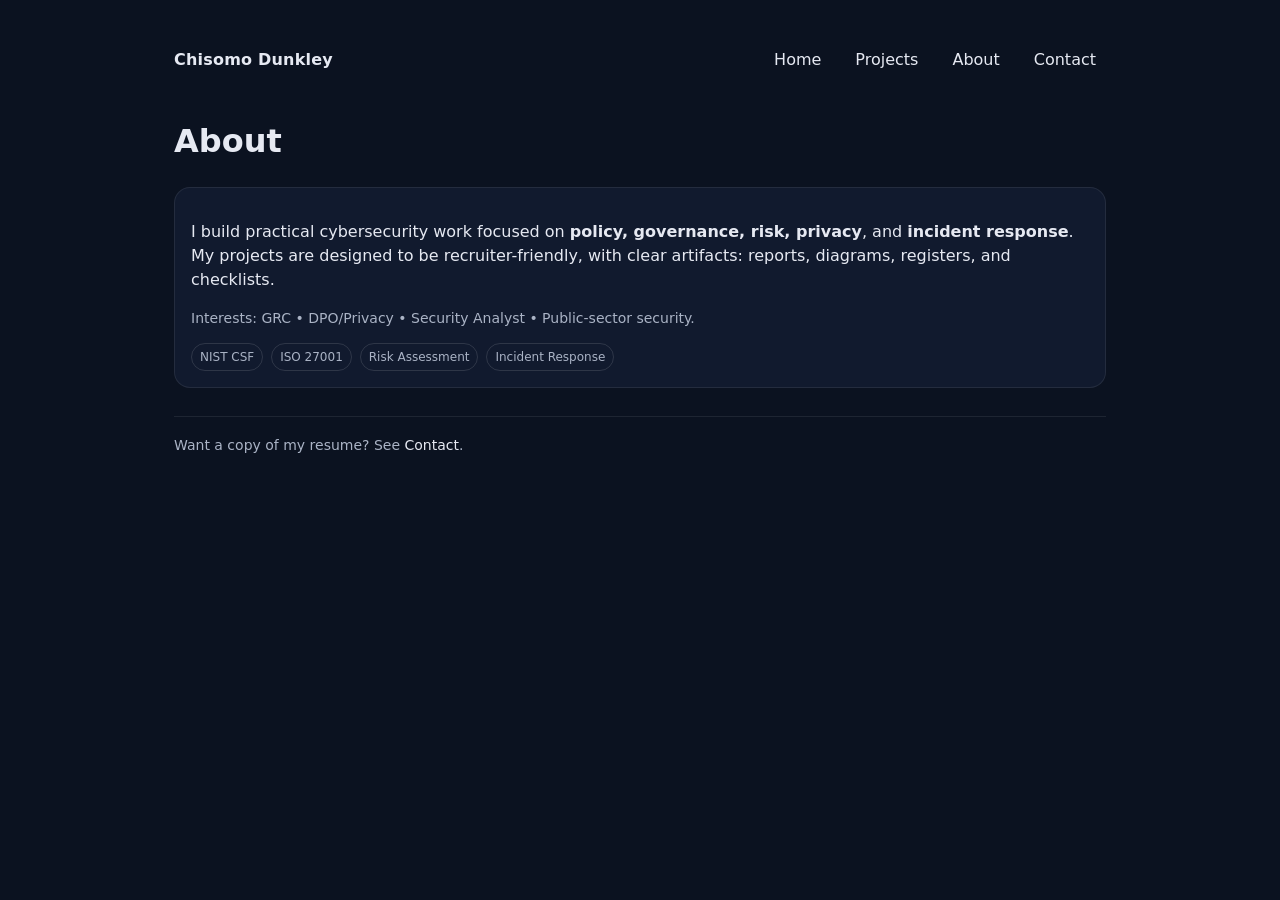
==== about.html @ fcf5f351 "Add about.html with personal information and interests" ====
<!DOCTYPE html>
<html lang="en">
<head>
  <meta charset="UTF-8" />
  <meta name="viewport" content="width=device-width, initial-scale=1.0"/>
  <title>About | Chisomo Dunkley</title>
  <link rel="stylesheet" href="style.css"/>
</head>
<body>
  <div class="container">
    <div class="nav">
      <div class="brand">Chisomo Dunkley</div>
      <div class="menu">
        <a href="index.html">Home</a>
        <a href="projects.html">Projects</a>
        <a href="about.html">About</a>
        <a href="contact.html">Contact</a>
      </div>
    </div>

    <h1>About</h1>
    <div class="card">
      <p>
        I build practical cybersecurity work focused on <b>policy, governance, risk, privacy</b>, and
        <b>incident response</b>. My projects are designed to be recruiter-friendly, with clear artifacts:
        reports, diagrams, registers, and checklists.
      </p>
      <p class="small">
        Interests: GRC • DPO/Privacy • Security Analyst • Public-sector security.
      </p>

      <div class="tags">
        <span class="tag">NIST CSF</span>
        <span class="tag">ISO 27001</span>
        <span class="tag">Risk Assessment</span>
        <span class="tag">Incident Response</span>
      </div>
    </div>

    <div class="footer">Want a copy of my resume? See <a href="contact.html">Contact</a>.</div>
  </div>
</body>
</html>
---- style.css ----
:root{
  --bg:#0b1220; --card:#111a2e; --text:#e6e9f2; --muted:#aab3c5; --accent:#3b82f6;
  --max: 980px;
}
*{box-sizing:border-box}
body{margin:0;font-family:system-ui,Segoe UI,Arial,sans-serif;background:var(--bg);color:var(--text);line-height:1.5}
a{color:var(--text);text-decoration:none}
.container{max-width:var(--max);margin:0 auto;padding:24px}
.nav{display:flex;justify-content:space-between;align-items:center;gap:16px;padding:16px 0}
.brand{font-weight:700;letter-spacing:.2px}
.menu{display:flex;gap:14px;flex-wrap:wrap}
.menu a{padding:8px 10px;border-radius:10px}
.menu a:hover{background:rgba(255,255,255,.06)}
.hero{padding:36px 0 10px}
.hero h1{font-size:40px;margin:0 0 8px}
.hero p{margin:0 0 18px;color:var(--muted)}
.btn{display:inline-block;background:var(--accent);color:white;padding:10px 14px;border-radius:12px;font-weight:600}
.grid{display:grid;grid-template-columns:repeat(auto-fit,minmax(260px,1fr));gap:14px;margin-top:18px}
.card{background:var(--card);border:1px solid rgba(255,255,255,.08);border-radius:16px;padding:16px}
.card h3{margin:0 0 8px}
.tags{display:flex;gap:8px;flex-wrap:wrap;margin:10px 0 0}
.tag{font-size:12px;color:var(--muted);border:1px solid rgba(255,255,255,.12);padding:4px 8px;border-radius:999px}
.footer{margin-top:28px;color:var(--muted);font-size:14px;padding:18px 0;border-top:1px solid rgba(255,255,255,.08)}
.small{color:var(--muted);font-size:14px}
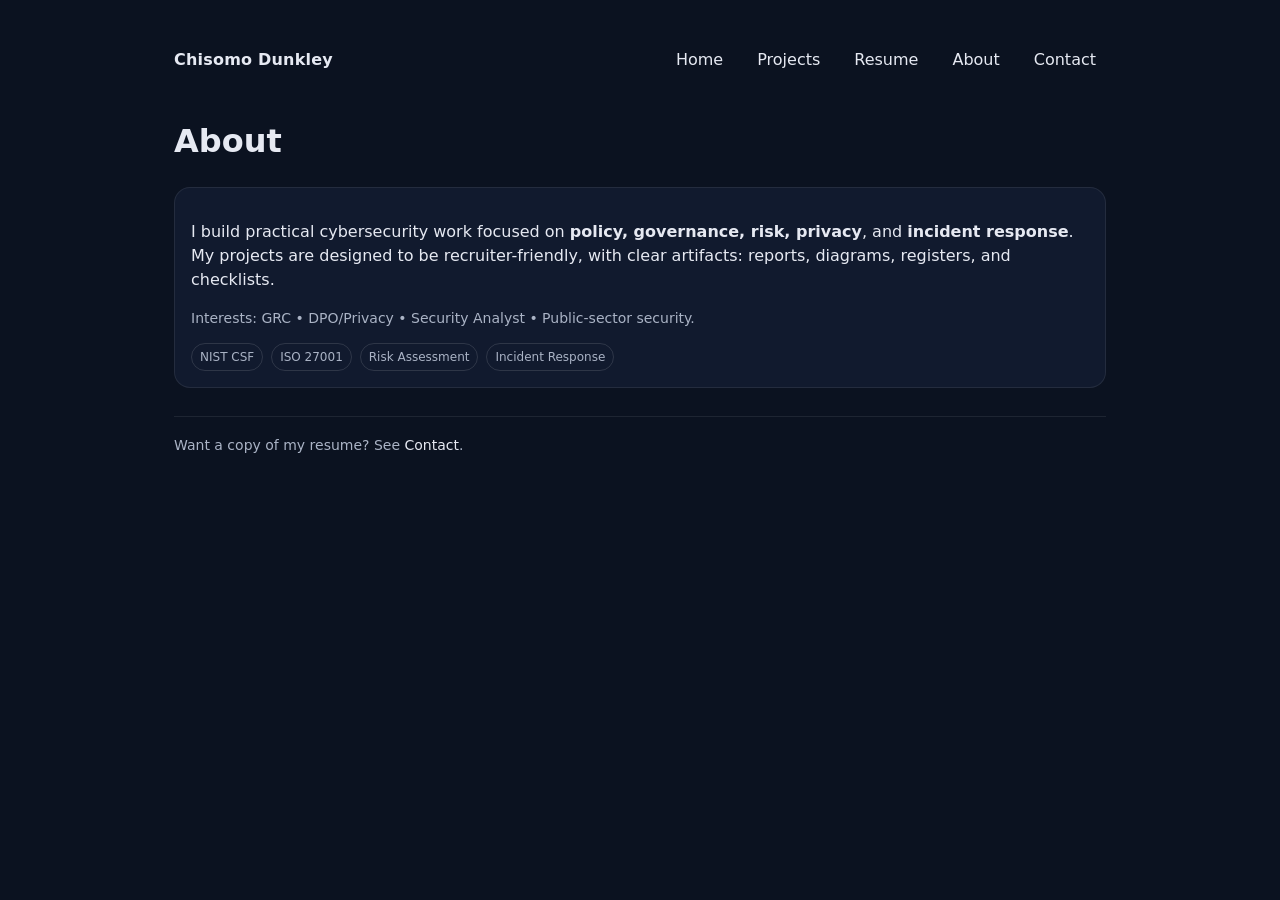
==== commit 706d2b88: "Update about.html" ====
--- a/about.html
+++ b/about.html
@@ -13,6 +13,7 @@
       <div class="menu">
         <a href="index.html">Home</a>
         <a href="projects.html">Projects</a>
+        <a href="resume.html">Resume</a>
         <a href="about.html">About</a>
         <a href="contact.html">Contact</a>
       </div>
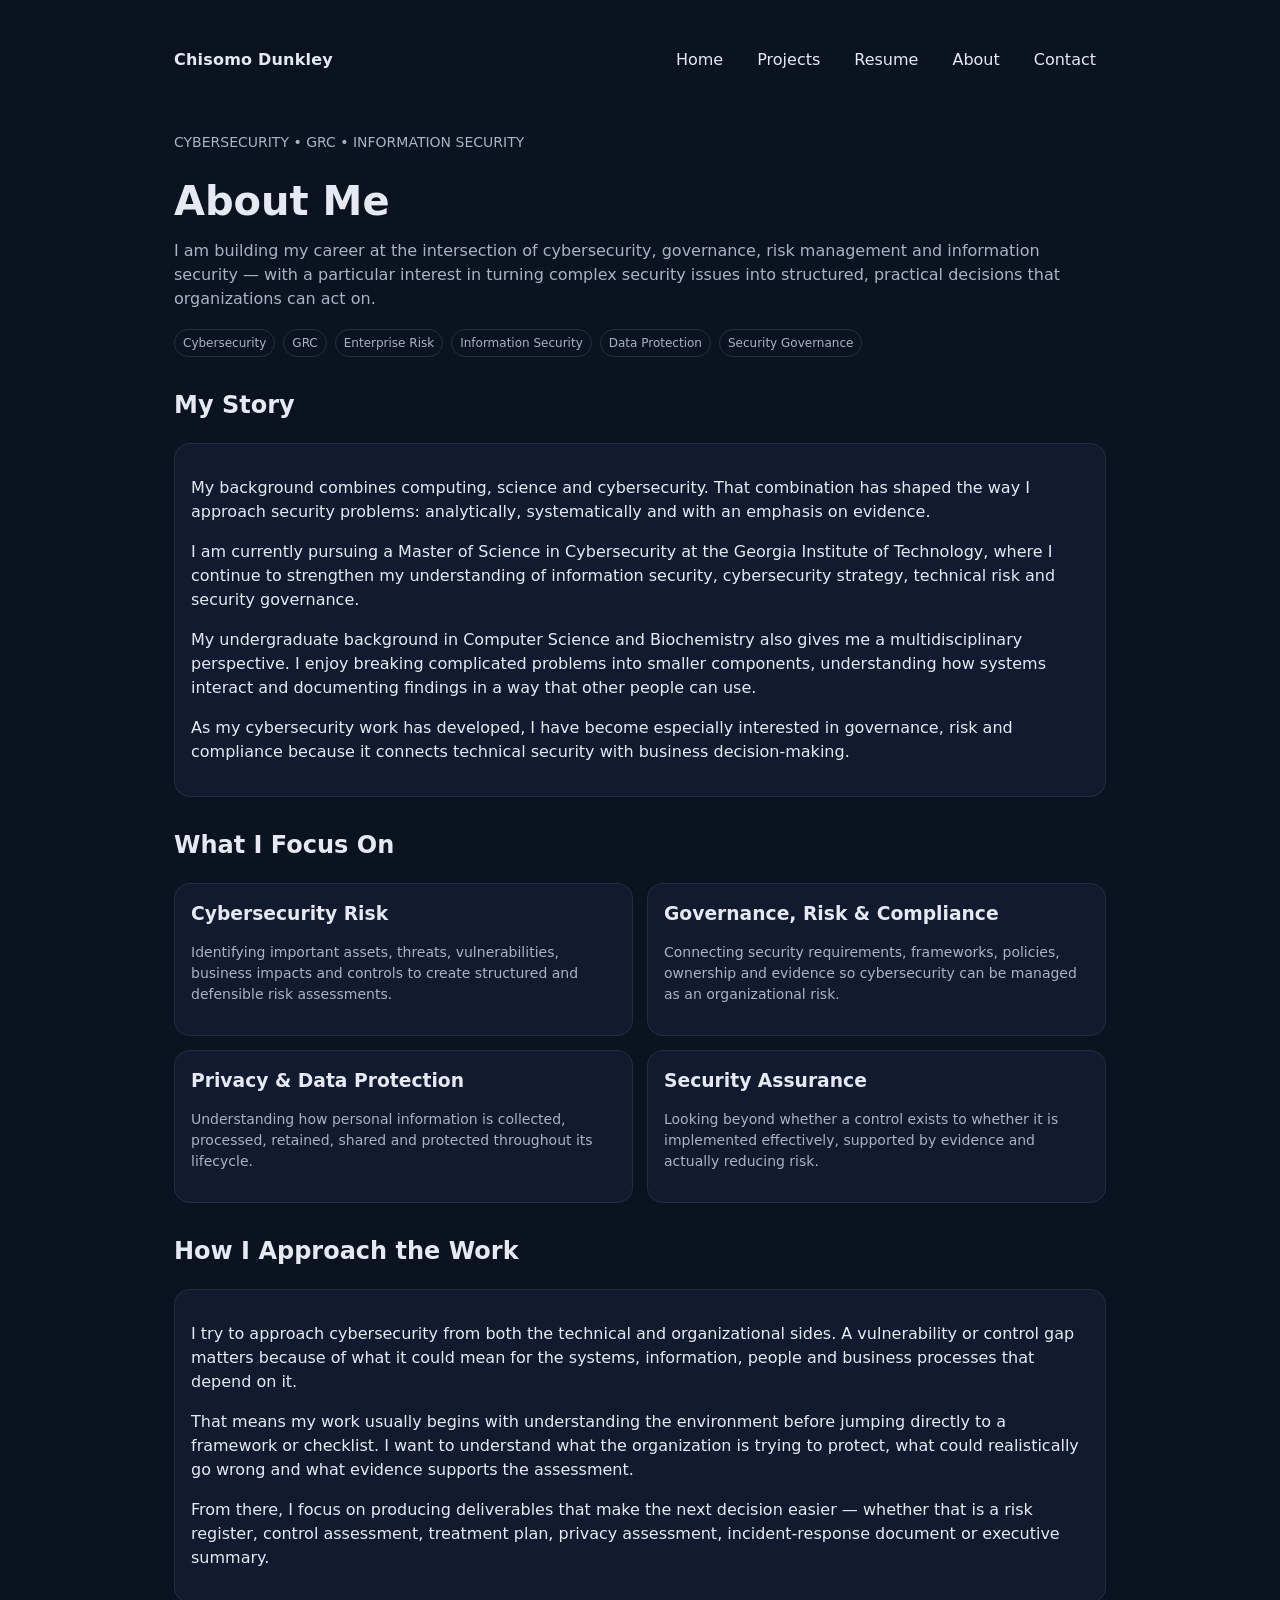
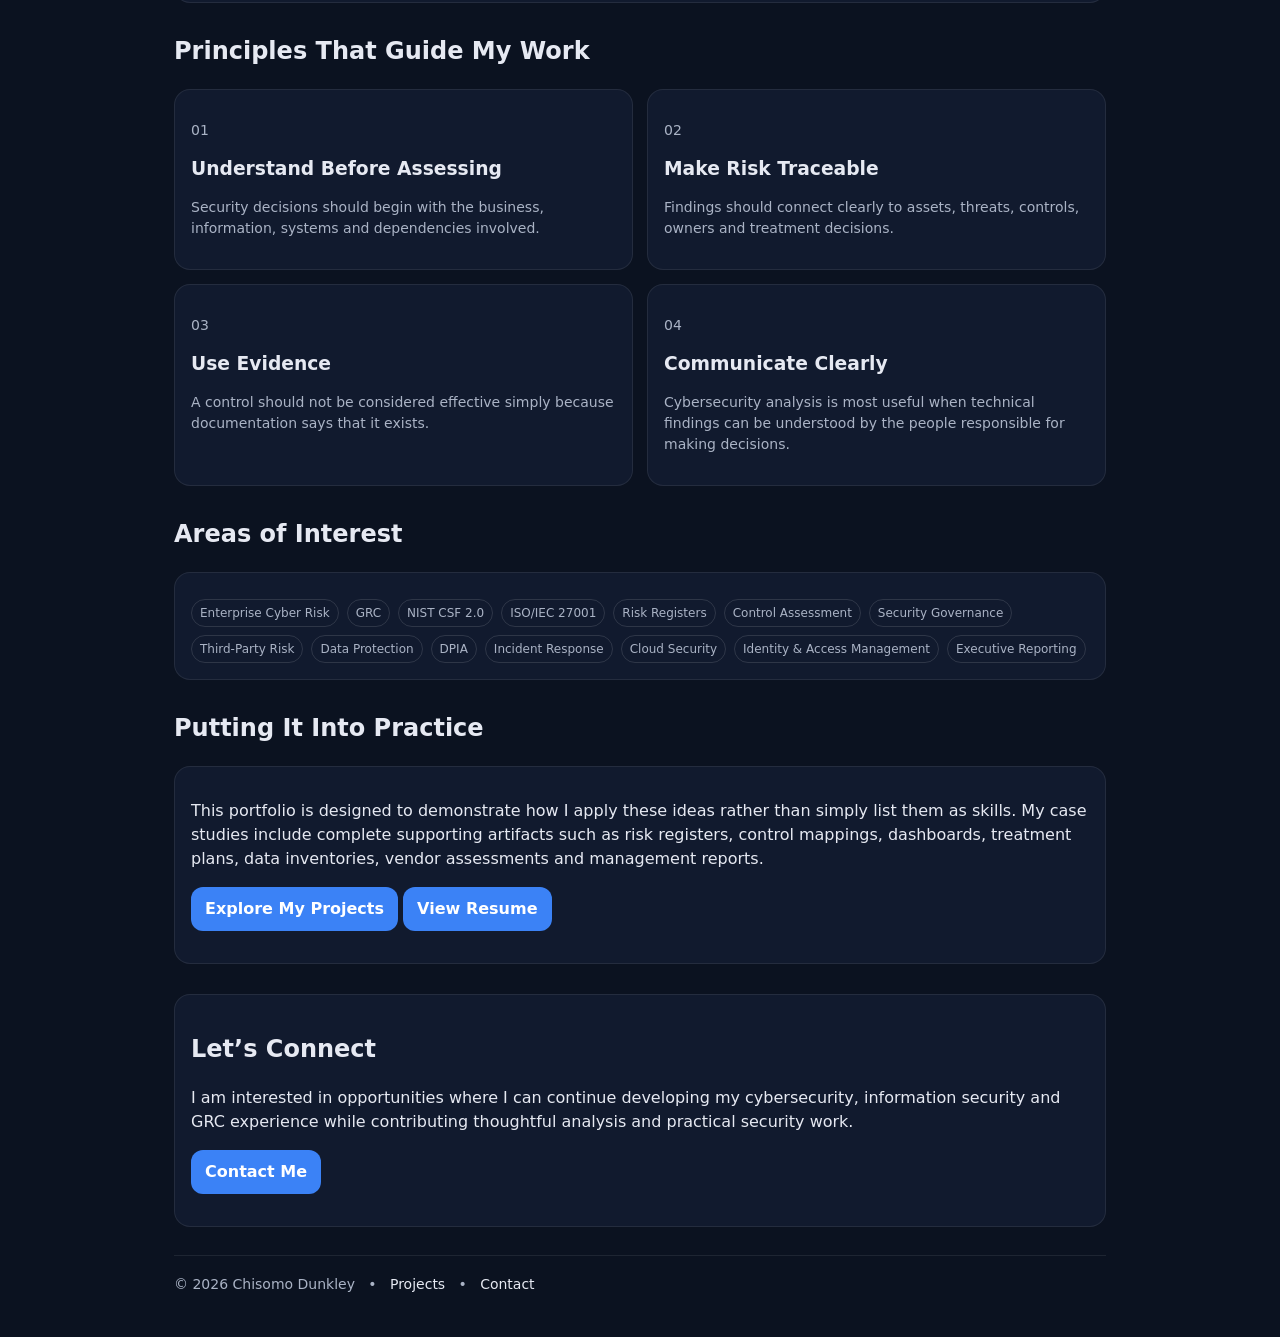
==== commit b6a996db: "Refactor about.html for improved structure and content" ====
--- a/about.html
+++ b/about.html
@@ -2,14 +2,24 @@
 <html lang="en">
 <head>
   <meta charset="UTF-8" />
-  <meta name="viewport" content="width=device-width, initial-scale=1.0"/>
+  <meta name="viewport" content="width=device-width, initial-scale=1.0" />
+
   <title>About | Chisomo Dunkley</title>
-  <link rel="stylesheet" href="style.css"/>
+
+  <link rel="stylesheet" href="style.css" />
 </head>
+
 <body>
+
   <div class="container">
+
+    <!-- Navigation -->
     <div class="nav">
-      <div class="brand">Chisomo Dunkley</div>
+
+      <div class="brand">
+        Chisomo Dunkley
+      </div>
+
       <div class="menu">
         <a href="index.html">Home</a>
         <a href="projects.html">Projects</a>
@@ -17,28 +27,323 @@
         <a href="about.html">About</a>
         <a href="contact.html">Contact</a>
       </div>
-    </div>
-
-    <h1>About</h1>
+
+    </div>
+
+
+    <!-- Hero -->
+    <section class="hero">
+
+      <p class="small">
+        CYBERSECURITY • GRC • INFORMATION SECURITY
+      </p>
+
+      <h1>About Me</h1>
+
+      <p>
+        I am building my career at the intersection of cybersecurity,
+        governance, risk management and information security — with a
+        particular interest in turning complex security issues into
+        structured, practical decisions that organizations can act on.
+      </p>
+
+      <div class="tags">
+        <span class="tag">Cybersecurity</span>
+        <span class="tag">GRC</span>
+        <span class="tag">Enterprise Risk</span>
+        <span class="tag">Information Security</span>
+        <span class="tag">Data Protection</span>
+        <span class="tag">Security Governance</span>
+      </div>
+
+    </section>
+
+
+    <!-- My Story -->
+    <h2>My Story</h2>
+
     <div class="card">
-      <p>
-        I build practical cybersecurity work focused on <b>policy, governance, risk, privacy</b>, and
-        <b>incident response</b>. My projects are designed to be recruiter-friendly, with clear artifacts:
-        reports, diagrams, registers, and checklists.
-      </p>
-      <p class="small">
-        Interests: GRC • DPO/Privacy • Security Analyst • Public-sector security.
-      </p>
+
+      <p>
+        My background combines computing, science and cybersecurity.
+        That combination has shaped the way I approach security problems:
+        analytically, systematically and with an emphasis on evidence.
+      </p>
+
+      <p>
+        I am currently pursuing a Master of Science in Cybersecurity at
+        the Georgia Institute of Technology, where I continue to strengthen
+        my understanding of information security, cybersecurity strategy,
+        technical risk and security governance.
+      </p>
+
+      <p>
+        My undergraduate background in Computer Science and Biochemistry
+        also gives me a multidisciplinary perspective. I enjoy breaking
+        complicated problems into smaller components, understanding how
+        systems interact and documenting findings in a way that other
+        people can use.
+      </p>
+
+      <p>
+        As my cybersecurity work has developed, I have become especially
+        interested in governance, risk and compliance because it connects
+        technical security with business decision-making.
+      </p>
+
+    </div>
+
+
+    <!-- What I Focus On -->
+    <h2 style="margin-top:30px;">What I Focus On</h2>
+
+    <section class="grid approach-grid">
+
+      <div class="card">
+
+        <h3>Cybersecurity Risk</h3>
+
+        <p class="small">
+          Identifying important assets, threats, vulnerabilities,
+          business impacts and controls to create structured and
+          defensible risk assessments.
+        </p>
+
+      </div>
+
+
+      <div class="card">
+
+        <h3>Governance, Risk & Compliance</h3>
+
+        <p class="small">
+          Connecting security requirements, frameworks, policies,
+          ownership and evidence so cybersecurity can be managed
+          as an organizational risk.
+        </p>
+
+      </div>
+
+
+      <div class="card">
+
+        <h3>Privacy & Data Protection</h3>
+
+        <p class="small">
+          Understanding how personal information is collected,
+          processed, retained, shared and protected throughout
+          its lifecycle.
+        </p>
+
+      </div>
+
+
+      <div class="card">
+
+        <h3>Security Assurance</h3>
+
+        <p class="small">
+          Looking beyond whether a control exists to whether it is
+          implemented effectively, supported by evidence and actually
+          reducing risk.
+        </p>
+
+      </div>
+
+    </section>
+
+
+    <!-- How I Think -->
+    <h2 style="margin-top:30px;">How I Approach the Work</h2>
+
+    <div class="card">
+
+      <p>
+        I try to approach cybersecurity from both the technical and
+        organizational sides. A vulnerability or control gap matters
+        because of what it could mean for the systems, information,
+        people and business processes that depend on it.
+      </p>
+
+      <p>
+        That means my work usually begins with understanding the
+        environment before jumping directly to a framework or checklist.
+        I want to understand what the organization is trying to protect,
+        what could realistically go wrong and what evidence supports
+        the assessment.
+      </p>
+
+      <p>
+        From there, I focus on producing deliverables that make the
+        next decision easier — whether that is a risk register,
+        control assessment, treatment plan, privacy assessment,
+        incident-response document or executive summary.
+      </p>
+
+    </div>
+
+
+    <!-- Principles -->
+    <h2 style="margin-top:30px;">Principles That Guide My Work</h2>
+
+    <section class="grid approach-grid">
+
+      <div class="card">
+
+        <p class="small">
+          01
+        </p>
+
+        <h3>Understand Before Assessing</h3>
+
+        <p class="small">
+          Security decisions should begin with the business,
+          information, systems and dependencies involved.
+        </p>
+
+      </div>
+
+
+      <div class="card">
+
+        <p class="small">
+          02
+        </p>
+
+        <h3>Make Risk Traceable</h3>
+
+        <p class="small">
+          Findings should connect clearly to assets, threats,
+          controls, owners and treatment decisions.
+        </p>
+
+      </div>
+
+
+      <div class="card">
+
+        <p class="small">
+          03
+        </p>
+
+        <h3>Use Evidence</h3>
+
+        <p class="small">
+          A control should not be considered effective simply
+          because documentation says that it exists.
+        </p>
+
+      </div>
+
+
+      <div class="card">
+
+        <p class="small">
+          04
+        </p>
+
+        <h3>Communicate Clearly</h3>
+
+        <p class="small">
+          Cybersecurity analysis is most useful when technical
+          findings can be understood by the people responsible
+          for making decisions.
+        </p>
+
+      </div>
+
+    </section>
+
+
+    <!-- Areas of Interest -->
+    <h2 style="margin-top:30px;">Areas of Interest</h2>
+
+    <div class="card">
 
       <div class="tags">
-        <span class="tag">NIST CSF</span>
-        <span class="tag">ISO 27001</span>
-        <span class="tag">Risk Assessment</span>
+
+        <span class="tag">Enterprise Cyber Risk</span>
+        <span class="tag">GRC</span>
+        <span class="tag">NIST CSF 2.0</span>
+        <span class="tag">ISO/IEC 27001</span>
+        <span class="tag">Risk Registers</span>
+        <span class="tag">Control Assessment</span>
+        <span class="tag">Security Governance</span>
+        <span class="tag">Third-Party Risk</span>
+        <span class="tag">Data Protection</span>
+        <span class="tag">DPIA</span>
         <span class="tag">Incident Response</span>
-      </div>
-    </div>
-
-    <div class="footer">Want a copy of my resume? See <a href="contact.html">Contact</a>.</div>
+        <span class="tag">Cloud Security</span>
+        <span class="tag">Identity & Access Management</span>
+        <span class="tag">Executive Reporting</span>
+
+      </div>
+
+    </div>
+
+
+    <!-- Portfolio Connection -->
+    <h2 style="margin-top:30px;">Putting It Into Practice</h2>
+
+    <div class="card">
+
+      <p>
+        This portfolio is designed to demonstrate how I apply these
+        ideas rather than simply list them as skills. My case studies
+        include complete supporting artifacts such as risk registers,
+        control mappings, dashboards, treatment plans, data inventories,
+        vendor assessments and management reports.
+      </p>
+
+      <p style="margin-top:16px;">
+        <a class="btn" href="projects.html">
+          Explore My Projects
+        </a>
+
+        <a class="btn" href="resume.html">
+          View Resume
+        </a>
+      </p>
+
+    </div>
+
+
+    <!-- Closing CTA -->
+    <div class="card" style="margin-top:30px;">
+
+      <h2>Let’s Connect</h2>
+
+      <p>
+        I am interested in opportunities where I can continue developing
+        my cybersecurity, information security and GRC experience while
+        contributing thoughtful analysis and practical security work.
+      </p>
+
+      <p style="margin-top:16px;">
+        <a class="btn" href="contact.html">
+          Contact Me
+        </a>
+      </p>
+
+    </div>
+
+
+    <!-- Footer -->
+    <div class="footer">
+
+      © 2026 Chisomo Dunkley
+
+      &nbsp; • &nbsp;
+
+      <a href="projects.html">Projects</a>
+
+      &nbsp; • &nbsp;
+
+      <a href="contact.html">Contact</a>
+
+    </div>
+
   </div>
+
 </body>
 </html>
--- a/style.css
+++ b/style.css
@@ -22,3 +22,97 @@
 .tag{font-size:12px;color:var(--muted);border:1px solid rgba(255,255,255,.12);padding:4px 8px;border-radius:999px}
 .footer{margin-top:28px;color:var(--muted);font-size:14px;padding:18px 0;border-top:1px solid rgba(255,255,255,.08)}
 .small{color:var(--muted);font-size:14px}
+/* Dashboard additions */
+.kpi {
+  display: grid;
+  grid-template-columns: repeat(auto-fit, minmax(190px, 1fr));
+  gap: 12px;
+  margin-top: 14px;
+}
+
+.kpi .card {
+  padding: 14px;
+}
+
+.kpi-label {
+  color: var(--muted);
+  font-size: 12px;
+  margin-bottom: 6px;
+}
+
+.kpi-value {
+  font-size: 26px;
+  font-weight: 800;
+  margin: 0;
+}
+
+.kpi-sub {
+  color: var(--muted);
+  font-size: 13px;
+  margin-top: 6px;
+}
+
+.board {
+  display: grid;
+  grid-template-columns: repeat(auto-fit, minmax(260px, 1fr));
+  gap: 14px;
+  margin-top: 14px;
+}
+
+.item {
+  border-top: 1px solid rgba(255,255,255,.08);
+  padding-top: 12px;
+  margin-top: 12px;
+}
+
+.item:first-child {
+  border-top: none;
+  padding-top: 0;
+  margin-top: 0;
+}
+
+.pill {
+  display: inline-block;
+  font-size: 12px;
+  padding: 4px 10px;
+  border-radius: 999px;
+  border: 1px solid rgba(255,255,255,.14);
+  color: var(--muted);
+  margin-left: 8px;
+}
+
+.published { color: #c7f9cc; border-color: rgba(199,249,204,.25); }
+.progress  { color: #ffd6a5; border-color: rgba(255,214,165,.25); }
+.planned   { color: #bde0fe; border-color: rgba(189,224,254,.25); }
+
+/* Activity Feed */
+
+.activity-feed {
+  margin-top: 20px;
+}
+
+.activity-item {
+  border-left: 3px solid var(--accent);
+  padding-left: 14px;
+  margin-bottom: 18px;
+}
+
+.activity-date {
+  font-size: 12px;
+  color: var(--muted);
+}
+
+.activity-text {
+  margin-top: 4px;
+}
+
+/* Homepage approach cards */
+.approach-grid {
+  grid-template-columns: repeat(2, minmax(0, 1fr));
+}
+
+@media (max-width: 650px) {
+  .approach-grid {
+    grid-template-columns: 1fr;
+  }
+}
